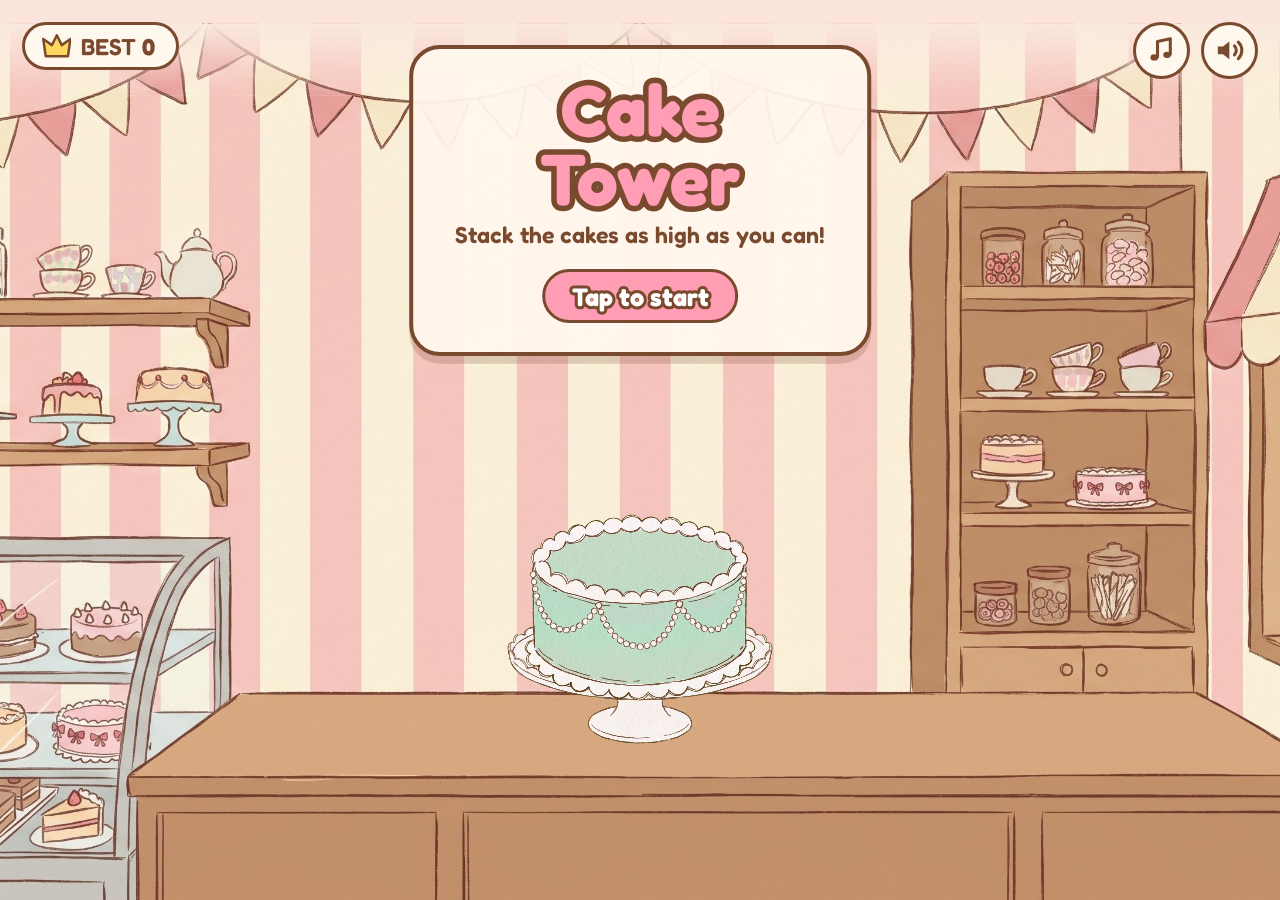
==== index.html @ 46647717 "Add Cake Tower game" ====
<!doctype html>
<html lang="en">
<head>
<meta charset="utf-8">
<meta name="viewport" content="width=device-width, initial-scale=1, maximum-scale=1, user-scalable=no, viewport-fit=cover">
<title>Cake Tower</title>
<link rel="stylesheet" href="assets/fonts/fredoka.css">
<style>
  :root { --ink: #7a4a2e; --cream: #fff8ee; --pink: #ff9db4; }
  html { font-size: clamp(12px, min(3.2vw, 3.2vh), 22px); }
  html, body { margin: 0; height: 100%; overflow: hidden; background: #fbe9df; touch-action: none;
    user-select: none; -webkit-user-select: none; -webkit-tap-highlight-color: transparent; }
  [hidden] { display: none !important; }
  #game { position: fixed; inset: 0; }
  #photoback { position: fixed; inset: 0; pointer-events: none;   /* the shop's wallpaper, softer, around the game-over photo */
    background: repeating-linear-gradient(90deg, #f8d9d3 0 2.1rem, #fdf2e8 2.1rem 4.2rem); }
  #photoframe { position: fixed; pointer-events: none; box-sizing: content-box; border: .55rem solid #fff8ee; border-radius: 1rem;
    transform: translate(-.55rem, -.55rem); box-shadow: 0 0 0 .14rem var(--ink), 0 .5rem 1.1rem rgba(122, 74, 46, .3); }
  #photoframe::before { content: ""; position: absolute; left: 50%; top: -1.35rem; width: 5.4rem; height: 1.6rem; border-radius: .2rem;
    transform: translateX(-50%) rotate(-3deg); background: rgba(255, 157, 180, .82)
    repeating-linear-gradient(45deg, rgba(255, 255, 255, .32) 0 .35rem, transparent .35rem .7rem); }
  #hud { position: fixed; inset: 0; pointer-events: none; font-family: "Fredoka", sans-serif; color: var(--ink); }
  .stroke { color: #fff; paint-order: stroke fill; -webkit-text-stroke: var(--sw) var(--ink); }

  #best { position: absolute; left: 1rem; top: calc(1rem + env(safe-area-inset-top)); display: flex; align-items: center; gap: .45rem;
    padding: .35rem .95rem .35rem .75rem; background: var(--cream); border: .18rem solid var(--ink); border-radius: 999px; font-size: 1.05rem; font-weight: 600; }
  #best svg { width: 1.35rem; fill: #ffd75e; stroke: var(--ink); stroke-width: 2; stroke-linejoin: round; }
  #score { position: absolute; left: 0; right: 0; top: calc(.1rem + env(safe-area-inset-top)); text-align: center; font-size: 3.8rem; font-weight: 700; --sw: .55rem; }
  #controls { position: absolute; right: 1rem; top: calc(1rem + env(safe-area-inset-top)); display: flex; gap: .5rem; }
  .round { position: relative; width: 2.6rem; height: 2.6rem; padding: 0; pointer-events: auto; cursor: pointer;
    background: var(--cream); border: .18rem solid var(--ink); border-radius: 50%; }
  .round svg { position: absolute; left: 20%; top: 20%; width: 60%; height: 60%; fill: none; stroke: var(--ink); stroke-width: 2.4; stroke-linecap: round; stroke-linejoin: round; }
  .round svg .fill { fill: var(--ink); stroke: none; }
  .round.off svg { opacity: .35; }
  .round.off::after { content: ""; position: absolute; left: 16%; right: 16%; top: calc(50% - .09rem); height: .18rem; border-radius: .1rem; background: var(--ink); transform: rotate(-45deg); }
  #pause i { position: absolute; top: 28%; width: 16%; height: 44%; border-radius: .15rem; background: var(--ink); }
  #pause i:first-child { left: 29%; } #pause i:last-child { left: 55%; }

  .card { position: absolute; left: 50%; top: 18%; transform: translateX(-50%); min-width: 12rem; padding: 1.2rem 1.9rem 1.3rem; text-align: center;
    background: rgba(255, 248, 238, .94); border: .2rem solid var(--ink); border-radius: 1.4rem; box-shadow: 0 .35rem 0 rgba(122, 74, 46, .22); }
  @media (orientation: landscape) { .card { top: 5%; } }
  .card h1 { margin: 0 0 .35rem; font-size: 3.3rem; line-height: .95; font-weight: 700; color: var(--pink); --sw: .5rem; }
  .card h2 { margin: 0 0 .3rem; font-size: 2.4rem; font-weight: 700; color: var(--pink); --sw: .4rem; }
  .card p { margin: .2rem 0; font-size: 1.05rem; font-weight: 600; }
  .card .big { font-size: 1.5rem; }
  .cta { display: inline-block; margin-top: .75rem; padding: .4rem 1.2rem; background: var(--pink); border: .18rem solid var(--ink); border-radius: 999px;
    font-size: 1.15rem; font-weight: 700; --sw: .28rem; animation: bob 1.2s ease-in-out infinite; }
  @keyframes bob { 50% { transform: translateY(-.25rem); } }

  #over { top: calc(4.2rem + env(safe-area-inset-top)); }
  @media (orientation: landscape) { #over { left: auto; right: 4%; top: 50%; transform: translateY(-50%); } }
  .chip { display: block; margin: .7rem auto 0; padding: .4rem 1.1rem; font: 600 1.05rem "Fredoka", sans-serif; color: var(--ink);
    background: #fff; border: .16rem solid var(--ink); border-radius: 999px; pointer-events: auto; cursor: pointer; }
  .chip:disabled { opacity: .7; cursor: default; }

  .banner { position: absolute; left: 50%; top: 26%; transform: translate(-50%, -50%); white-space: nowrap; text-align: center;
    font-size: 3.1rem; font-weight: 700; line-height: 1; color: var(--pink); --sw: .55rem; animation: banner 2.4s ease-out forwards; }
  .banner small { display: block; margin-bottom: .2rem; font-size: .42em; color: #fff; }
  @keyframes banner { 0% { opacity: 0; scale: .4; } 12% { opacity: 1; scale: 1.12; } 20% { scale: 1; } 80% { opacity: 1; margin-top: 0; } 100% { opacity: 0; margin-top: -1.5rem; } }
  .pop { position: absolute; transform: translate(-50%, -100%); white-space: nowrap; font-size: 1.7rem; font-weight: 700; --sw: .38rem; animation: pop .9s ease-out forwards; }
  @keyframes pop { 0% { opacity: 0; margin-top: .6rem; scale: .6; } 20% { opacity: 1; scale: 1.08; } 100% { opacity: 0; margin-top: -2.4rem; scale: 1; } }
</style>
</head>
<body>
<div id="game"></div>
<div id="photoback" hidden></div>
<div id="photoframe" hidden></div>
<div id="hud">
  <div id="best"><svg viewBox="0 0 24 20"><path d="M3 18 L1 4 L8 9 L12 1 L16 9 L23 4 L21 18 Z"/></svg><span>BEST <b id="best-n">0</b></span></div>
  <div id="score" class="stroke" hidden>0</div>
  <div id="controls">
    <button id="music" class="round" aria-label="Music"><svg viewBox="0 0 24 24"><path d="M9 17V5l10-2v12"/><ellipse class="fill" cx="6.5" cy="17.5" rx="3" ry="2.5"/><ellipse class="fill" cx="16.5" cy="15.5" rx="3" ry="2.5"/></svg></button>
    <button id="sound" class="round" aria-label="Sound"><svg viewBox="0 0 24 24"><path class="fill" d="M3 9h4l5-4v14l-5-4H3z"/><path d="M16 8.5a5 5 0 0 1 0 7M19 5.5a9 9 0 0 1 0 13"/></svg></button>
    <button id="pause" class="round" aria-label="Pause" hidden><i></i><i></i></button>
  </div>
  <section id="title" class="card">
    <h1 class="stroke">Cake<br>Tower</h1>
    <p>Stack the cakes as high as you can!</p>
    <div class="cta stroke">Tap to start</div>
  </section>
  <section id="over" class="card" hidden>
    <h2 class="stroke">Oops!</h2>
    <p class="big"><b id="over-n">0 cakes</b> tall</p>
    <p id="over-best">Best 0</p>
    <button id="photo" class="chip" type="button">Save photo</button>
    <div class="cta stroke">Tap to play again</div>
  </section>
  <section id="paused" class="card" hidden>
    <h2 class="stroke">Paused</h2>
    <div class="cta stroke">Tap to continue</div>
  </section>
</div>
<script src="lib/phaser.min.js"></script>
<script src="src/audio.js"></script>
<script src="src/game.js"></script>
</body>
</html>
---- assets/fonts/fredoka.css ----
@font-face{font-family:"Fredoka";font-weight:600;font-display:block;src:url([data-uri]) format("woff2")}
@font-face{font-family:"Fredoka";font-weight:700;font-display:block;src:url([data-uri]) format("woff2")}
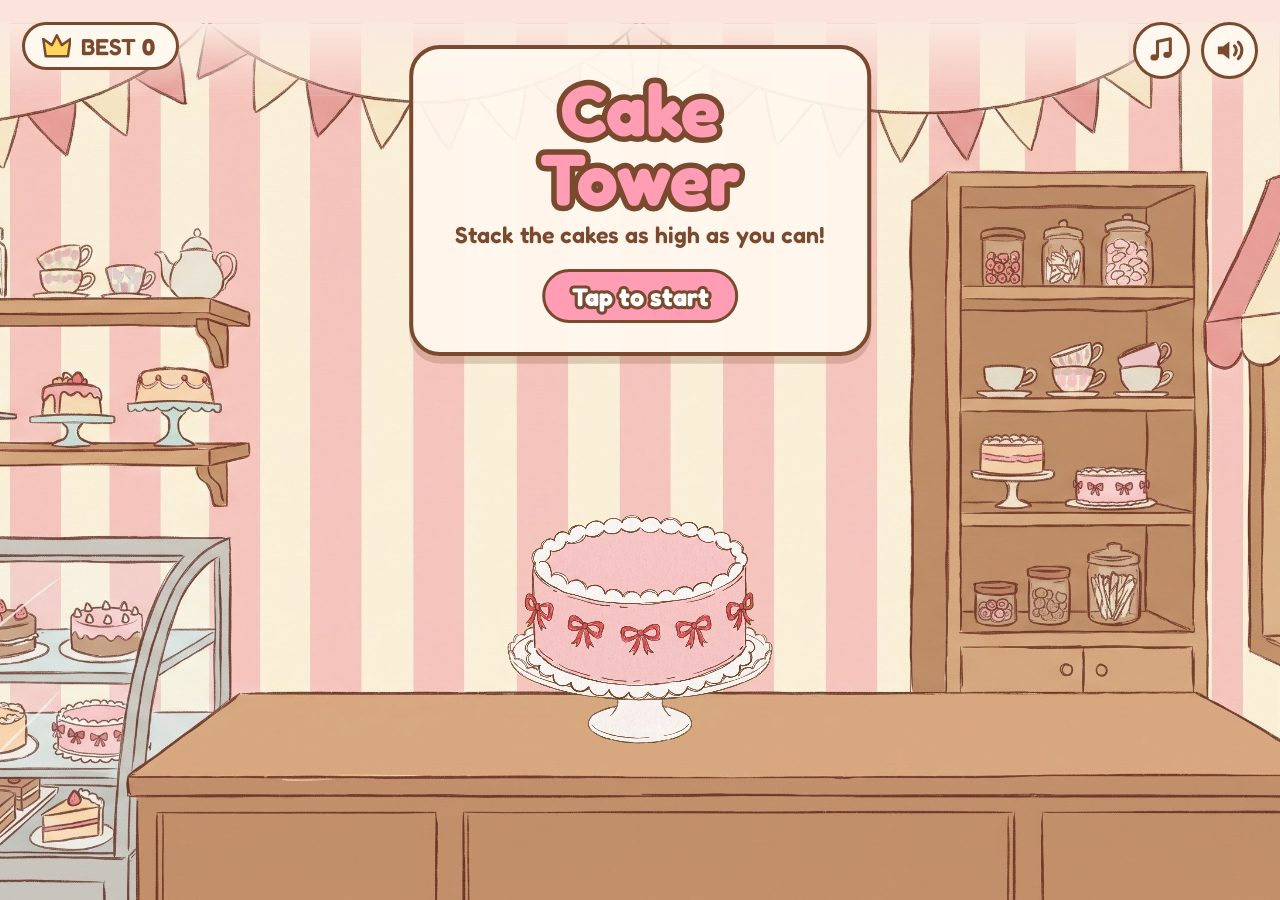
==== commit df3c8899: "Add cake favicon" ====
--- a/index.html
+++ b/index.html
@@ -4,6 +4,7 @@
 <meta charset="utf-8">
 <meta name="viewport" content="width=device-width, initial-scale=1, maximum-scale=1, user-scalable=no, viewport-fit=cover">
 <title>Cake Tower</title>
+<link rel="icon" href="data:image/svg+xml,<svg xmlns='http://www.w3.org/2000/svg' viewBox='0 0 100 100'><text y='.9em' font-size='90'>🍰</text></svg>">
 <link rel="stylesheet" href="assets/fonts/fredoka.css">
 <style>
   :root { --ink: #7a4a2e; --cream: #fff8ee; --pink: #ff9db4; }
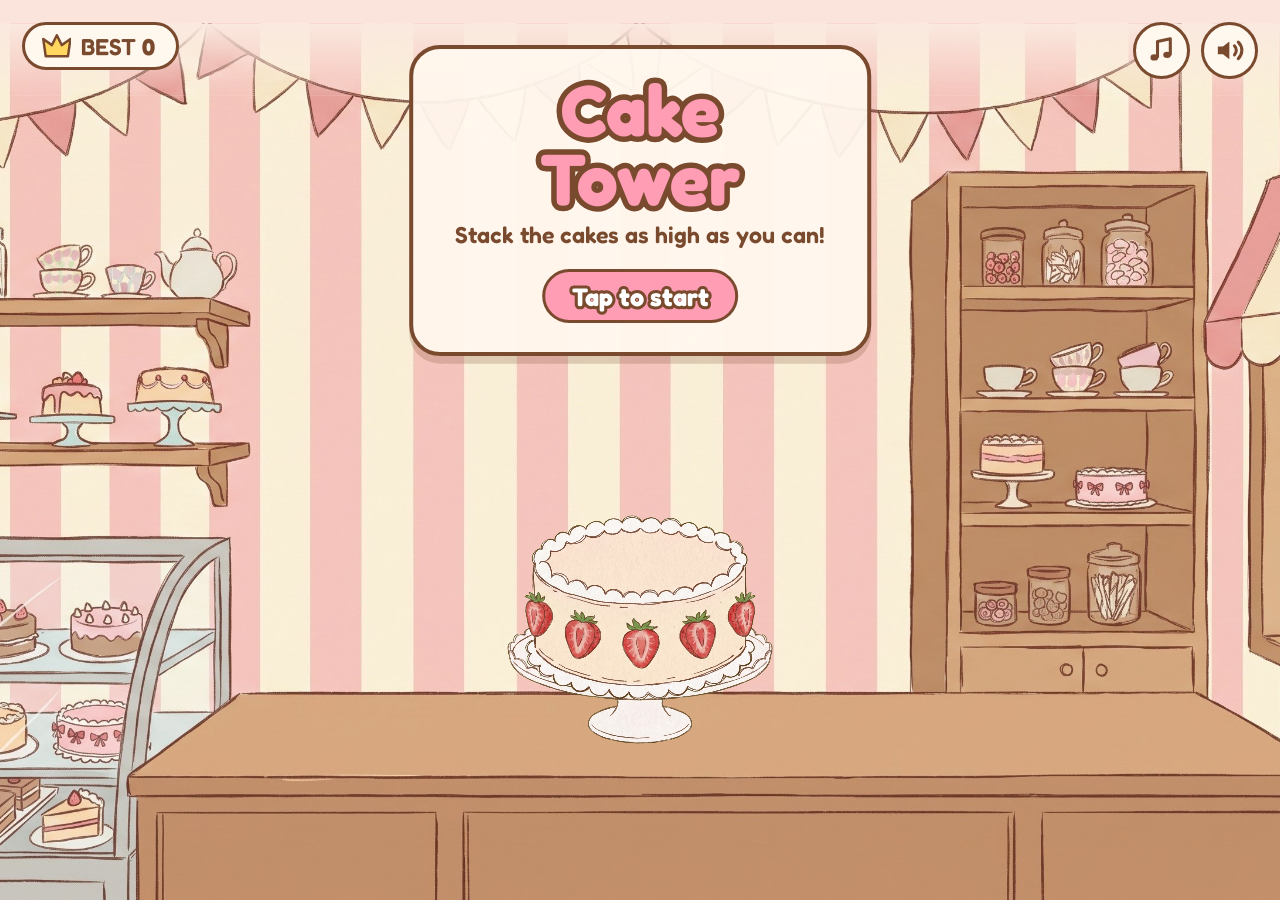
==== commit a6a11501: "Show loading progress on the title card" ====
--- a/index.html
+++ b/index.html
@@ -47,6 +47,7 @@
   .cta { display: inline-block; margin-top: .75rem; padding: .4rem 1.2rem; background: var(--pink); border: .18rem solid var(--ink); border-radius: 999px;
     font-size: 1.15rem; font-weight: 700; --sw: .28rem; animation: bob 1.2s ease-in-out infinite; }
   @keyframes bob { 50% { transform: translateY(-.25rem); } }
+  .cta.loading { animation: none; background: #f3c9d2; }
 
   #over { top: calc(4.2rem + env(safe-area-inset-top)); }
   @media (orientation: landscape) { #over { left: auto; right: 4%; top: 50%; transform: translateY(-50%); } }
@@ -77,7 +78,7 @@
   <section id="title" class="card">
     <h1 class="stroke">Cake<br>Tower</h1>
     <p>Stack the cakes as high as you can!</p>
-    <div class="cta stroke">Tap to start</div>
+    <div id="start-cta" class="cta stroke loading">Loading…</div>
   </section>
   <section id="over" class="card" hidden>
     <h2 class="stroke">Oops!</h2>
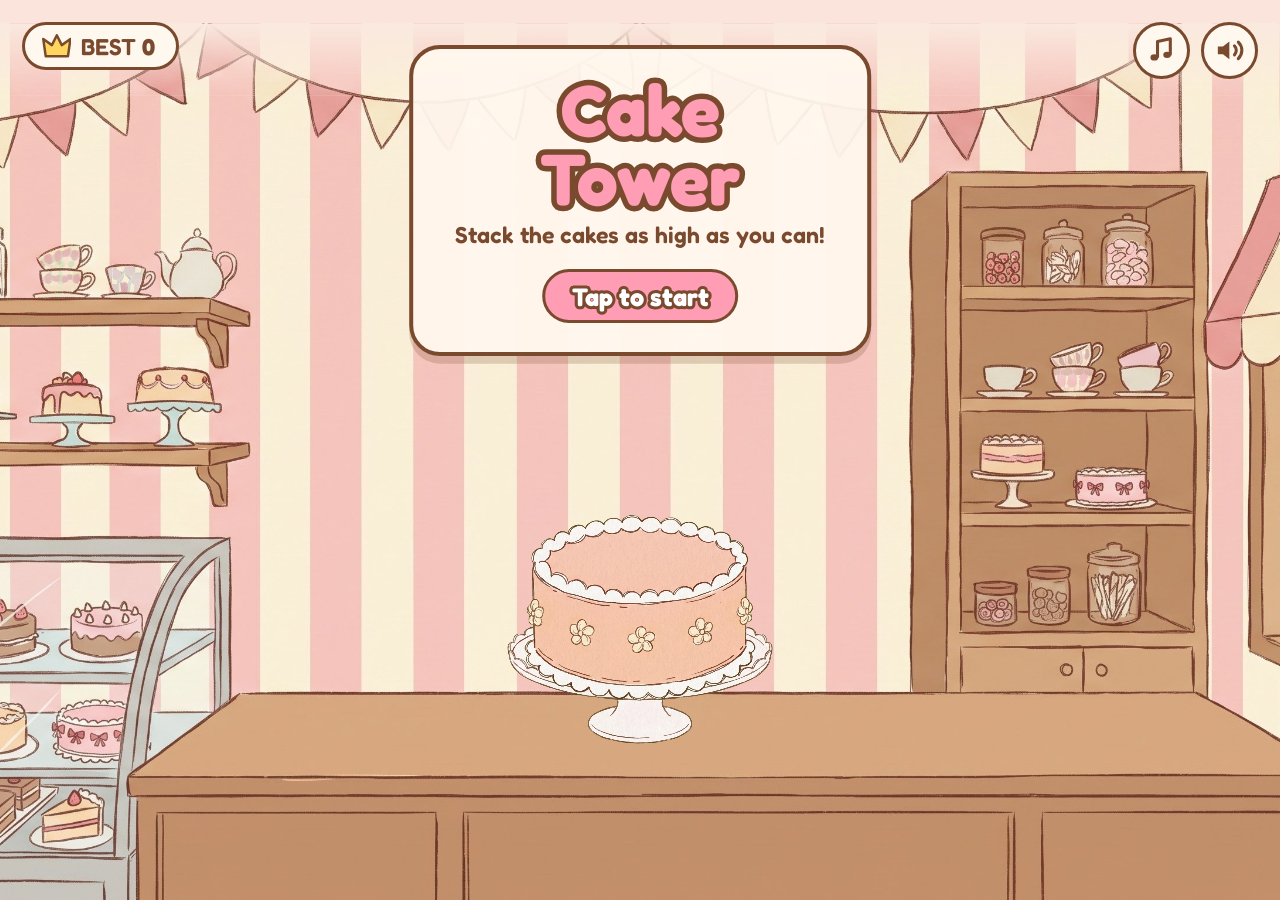
==== commit cffc9c3d: "Add the itch.io link to the saved photo and Vercel Web Analytics" ====
--- a/index.html
+++ b/index.html
@@ -95,5 +95,8 @@
 <script src="lib/phaser.min.js"></script>
 <script src="src/audio.js"></script>
 <script src="src/game.js"></script>
+<script>   // Vercel Web Analytics, only on the Vercel site (not itch or a local file)
+  if (location.hostname.endsWith("vercel.app")) document.head.appendChild(Object.assign(document.createElement("script"), { defer: true, src: "/_vercel/insights/script.js" }));
+</script>
 </body>
 </html>
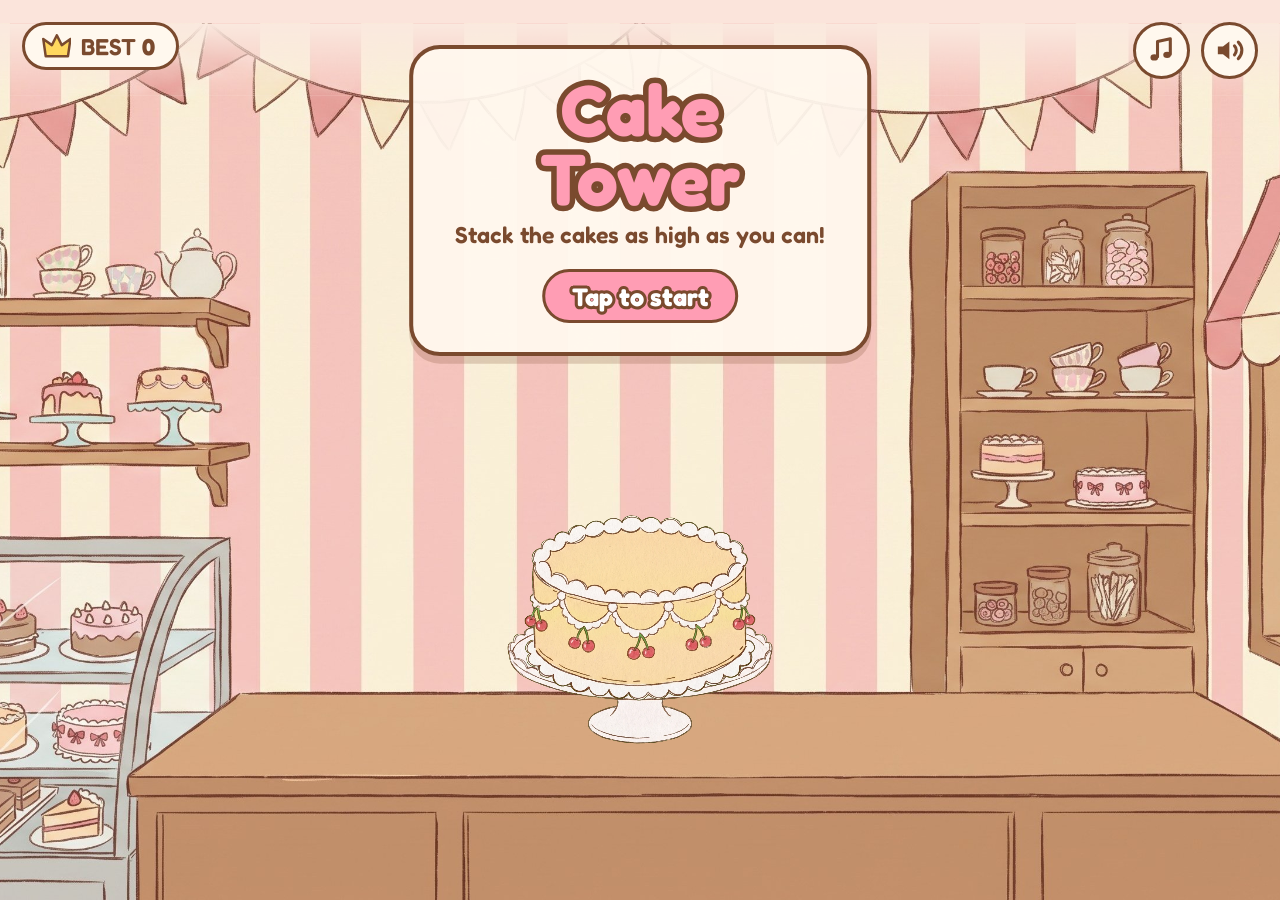
==== commit 56bb3e31: "Play on itch.io only The Vercel site is shut down: the README links the itch.io page, and the Vercel" ====
--- a/index.html
+++ b/index.html
@@ -95,8 +95,5 @@
 <script src="lib/phaser.min.js"></script>
 <script src="src/audio.js"></script>
 <script src="src/game.js"></script>
-<script>   // Vercel Web Analytics, only on the Vercel site (not itch or a local file)
-  if (location.hostname.endsWith("vercel.app")) document.head.appendChild(Object.assign(document.createElement("script"), { defer: true, src: "/_vercel/insights/script.js" }));
-</script>
 </body>
 </html>
